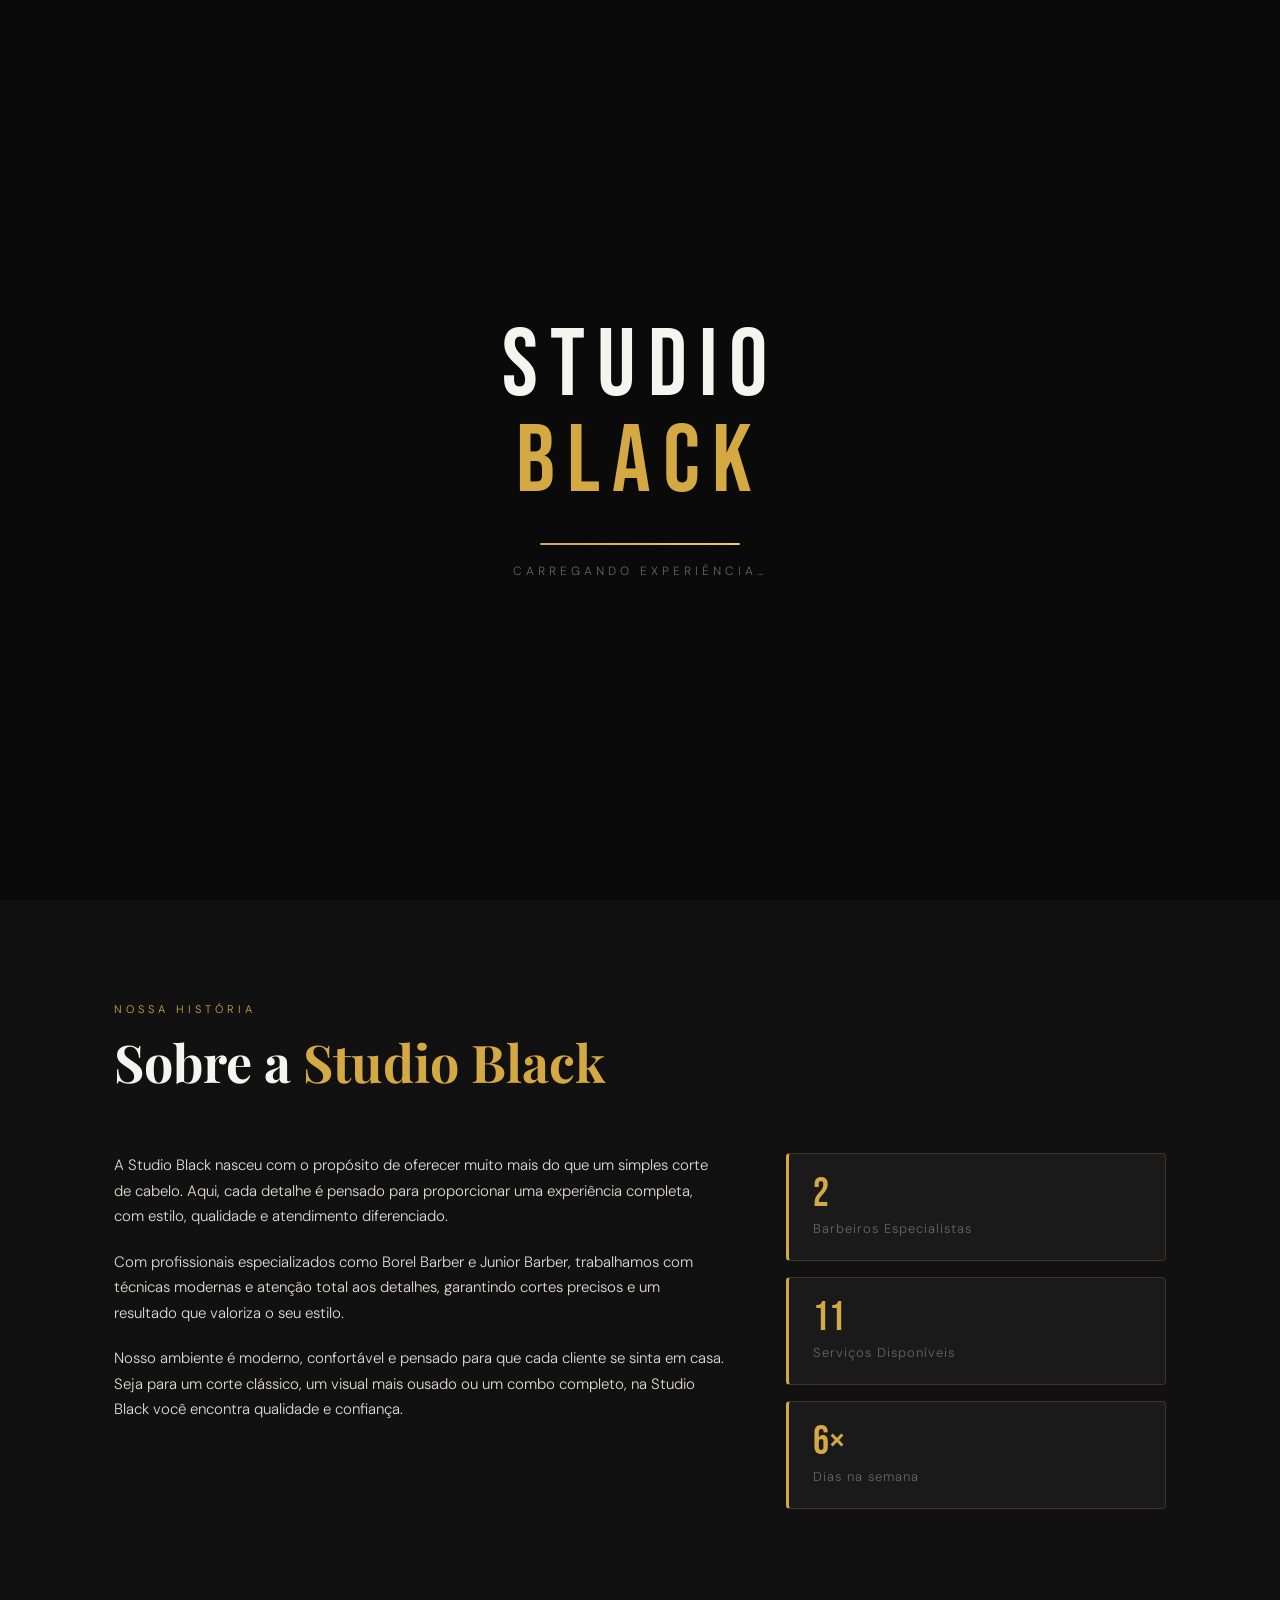
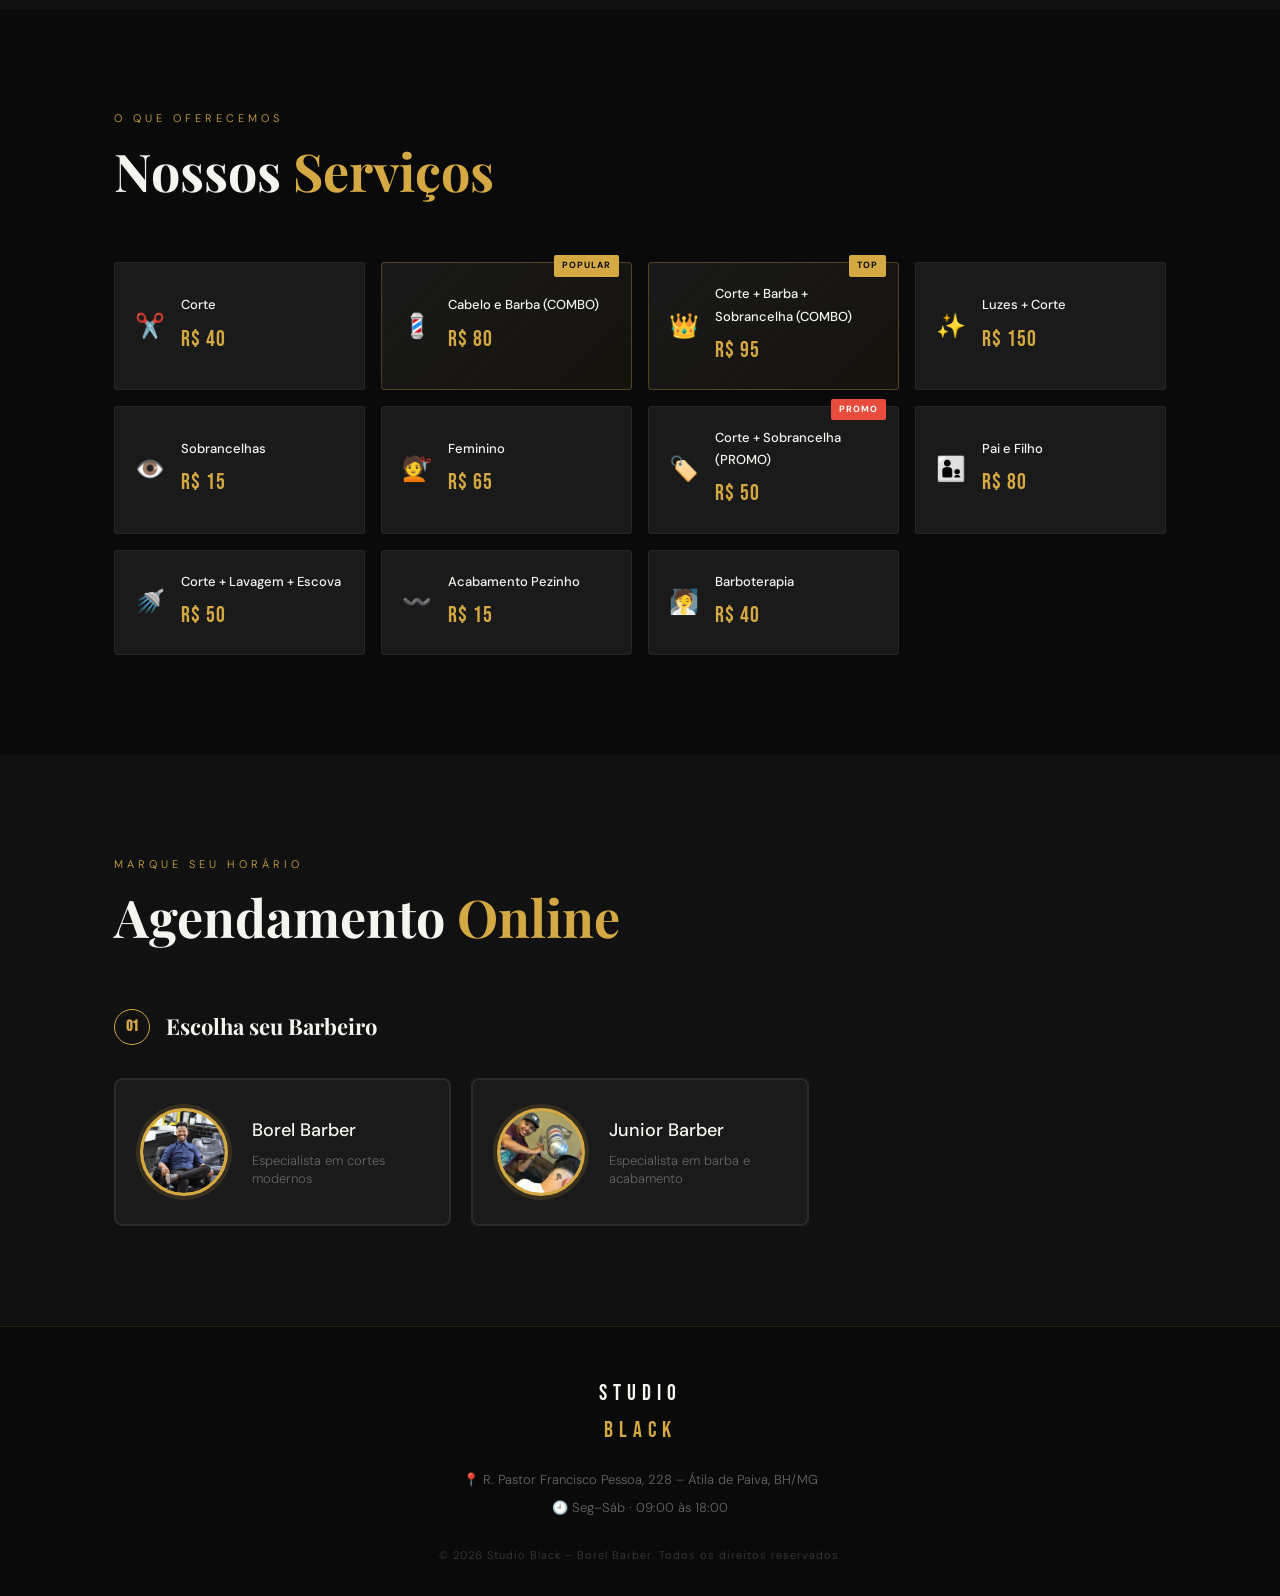
==== index.html @ ed64c7e7 "Resolvendo bugs" ====
<!DOCTYPE html>
<html lang="pt-BR">

<head>
  <meta charset="UTF-8" />
  <meta name="viewport" content="width=device-width, initial-scale=1.0" />
  <title>Studio Black – Borel Barber</title>
  <link rel="preconnect" href="https://fonts.googleapis.com">
  <link rel="preconnect" href="https://fonts.gstatic.com" crossorigin>
  <link
    href="https://fonts.googleapis.com/css2?family=Bebas+Neue&family=Playfair+Display:ital,wght@0,400;0,700;1,400&family=DM+Sans:wght@300;400;500&display=swap"
    rel="stylesheet">
  <link rel="stylesheet" href="style.css" />
</head>

<body>

  <!-- ===== LOADER ===== -->
  <div id="loader">
    <div class="loader-inner">
      <div class="loader-logo">
        <span class="loader-sb">STUDIO</span>
        <span class="loader-black">BLACK</span>
      </div>
      <div class="loader-bar-track">
        <div class="loader-bar"></div>
      </div>
      <p class="loader-tagline">Carregando experiência…</p>
    </div>
  </div>

  <!-- ===== HEADER ===== -->
  <header id="header">
    <div class="header-inner">
      <div class="logo">
        <span class="logo-studio">STUDIO</span>
        <span class="logo-black">BLACK</span>
      </div>
      <nav>
        <a href="#sobre">Sobre</a>
        <a href="#servicos">Serviços</a>
        <a href="#agendar" class="nav-cta">Agendar</a>
      </nav>
    </div>
  </header>

  <!-- ===== HERO ===== -->
  <section id="hero">
    <div class="hero-bg-text">BARBER</div>
    <div class="hero-content">
      <p class="hero-sub reveal">Belo Horizonte · Est. 2024</p>
      <h1 class="hero-title reveal">
        <span>Precisão.</span>
        <span class="gold">Estilo.</span>
        <span>Confiança.</span>
      </h1>
      <p class="hero-desc reveal">Experiência premium em cada detalhe do seu visual.</p>
      <a href="#agendar" class="btn-primary reveal">Agendar Agora</a>
    </div>
    <div class="hero-deco">
      <div class="deco-line"></div>
      <div class="deco-circle"></div>
    </div>
    <div class="hero-address reveal">
      <svg width="14" height="14" viewBox="0 0 24 24" fill="none" stroke="currentColor" stroke-width="2">
        <path d="M21 10c0 7-9 13-9 13s-9-6-9-13a9 9 0 0118 0z" />
        <circle cx="12" cy="10" r="3" />
      </svg>
      R. Pastor Francisco Pessoa, 228 – Átila de Paiva, BH/MG
    </div>
  </section>

  <!-- ===== SOBRE ===== -->
  <section id="sobre">
    <div class="container">
      <div class="section-label">Nossa História</div>
      <h2 class="section-title">Sobre a <span class="gold">Studio Black</span></h2>
      <div class="sobre-grid">
        <div class="sobre-text">
          <p>A Studio Black nasceu com o propósito de oferecer muito mais do que um simples corte de cabelo. Aqui, cada
            detalhe é pensado para proporcionar uma experiência completa, com estilo, qualidade e atendimento
            diferenciado.</p>
          <p>Com profissionais especializados como Borel Barber e Junior Barber, trabalhamos com técnicas modernas e
            atenção total aos detalhes, garantindo cortes precisos e um resultado que valoriza o seu estilo.</p>
          <p>Nosso ambiente é moderno, confortável e pensado para que cada cliente se sinta em casa. Seja para um corte
            clássico, um visual mais ousado ou um combo completo, na Studio Black você encontra qualidade e confiança.
          </p>
        </div>
        <div class="sobre-stats">
          <div class="stat-card">
            <span class="stat-num">2</span>
            <span class="stat-label">Barbeiros Especialistas</span>
          </div>
          <div class="stat-card">
            <span class="stat-num">11</span>
            <span class="stat-label">Serviços Disponíveis</span>
          </div>
          <div class="stat-card">
            <span class="stat-num">6×</span>
            <span class="stat-label">Dias na semana</span>
          </div>
        </div>
      </div>
    </div>
  </section>

  <!-- ===== SERVIÇOS ===== -->
  <section id="servicos">
    <div class="container">
      <div class="section-label">O que oferecemos</div>
      <h2 class="section-title">Nossos <span class="gold">Serviços</span></h2>
      <div class="servicos-grid">
        <div class="servico-card">
          <div class="servico-icon">✂️</div>
          <div class="servico-info">
            <span class="servico-nome">Corte</span>
            <span class="servico-preco">R$ 40</span>
          </div>
        </div>
        <div class="servico-card highlight">
          <div class="servico-icon">💈</div>
          <div class="servico-info">
            <span class="servico-nome">Cabelo e Barba (COMBO)</span>
            <span class="servico-preco">R$ 80</span>
          </div>
          <span class="badge">Popular</span>
        </div>
        <div class="servico-card highlight">
          <div class="servico-icon">👑</div>
          <div class="servico-info">
            <span class="servico-nome">Corte + Barba + Sobrancelha (COMBO)</span>
            <span class="servico-preco">R$ 95</span>
          </div>
          <span class="badge">Top</span>
        </div>
        <div class="servico-card">
          <div class="servico-icon">✨</div>
          <div class="servico-info">
            <span class="servico-nome">Luzes + Corte</span>
            <span class="servico-preco">R$ 150</span>
          </div>
        </div>
        <div class="servico-card">
          <div class="servico-icon">👁️</div>
          <div class="servico-info">
            <span class="servico-nome">Sobrancelhas</span>
            <span class="servico-preco">R$ 15</span>
          </div>
        </div>
        <div class="servico-card">
          <div class="servico-icon">💇</div>
          <div class="servico-info">
            <span class="servico-nome">Feminino</span>
            <span class="servico-preco">R$ 65</span>
          </div>
        </div>
        <div class="servico-card">
          <div class="servico-icon">🏷️</div>
          <div class="servico-info">
            <span class="servico-nome">Corte + Sobrancelha (PROMO)</span>
            <span class="servico-preco">R$ 50</span>
          </div>
          <span class="badge promo">Promo</span>
        </div>
        <div class="servico-card">
          <div class="servico-icon">👨‍👦</div>
          <div class="servico-info">
            <span class="servico-nome">Pai e Filho</span>
            <span class="servico-preco">R$ 80</span>
          </div>
        </div>
        <div class="servico-card">
          <div class="servico-icon">🚿</div>
          <div class="servico-info">
            <span class="servico-nome">Corte + Lavagem + Escova</span>
            <span class="servico-preco">R$ 50</span>
          </div>
        </div>
        <div class="servico-card">
          <div class="servico-icon">〰️</div>
          <div class="servico-info">
            <span class="servico-nome">Acabamento Pezinho</span>
            <span class="servico-preco">R$ 15</span>
          </div>
        </div>
        <div class="servico-card">
          <div class="servico-icon">🧖</div>
          <div class="servico-info">
            <span class="servico-nome">Barboterapia</span>
            <span class="servico-preco">R$ 40</span>
          </div>
        </div>
      </div>
    </div>
  </section>

  <!-- ===== AGENDAMENTO ===== -->
  <section id="agendar">
    <div class="container">
      <div class="section-label">Marque seu horário</div>
      <h2 class="section-title">Agendamento <span class="gold">Online</span></h2>

      <!-- PASSO 1: Escolher Barbeiro -->
      <div id="step1" class="step active">
        <h3 class="step-title"><span class="step-num">01</span> Escolha seu Barbeiro</h3>
        <div class="barbeiros-grid">
          <div class="barbeiro-card" data-barbeiro="Borel Barber" data-tel="553181126249"
            onclick="selecionarBarbeiro(this)">
            <div class="barbeiro-avatar">
              <img src="borel.jpeg" alt="Borel Barber"
                onerror="this.style.display='none';this.parentElement.setAttribute('data-fallback','B')" />
            </div>
            <div class="barbeiro-info">
              <h4>Borel Barber</h4>
              <p>Especialista em cortes modernos</p>
            </div>
            <div class="barbeiro-check">✓</div>
          </div>
          <div class="barbeiro-card" data-barbeiro="Junior Barber" data-tel="553192027328"
            onclick="selecionarBarbeiro(this)">
            <div class="barbeiro-avatar">
              <img src="junior.jpeg" alt="Junior Barber"
                onerror="this.style.display='none';this.parentElement.setAttribute('data-fallback','J')" />
            </div>
            <div class="barbeiro-info">
              <h4>Junior Barber</h4>
              <p>Especialista em barba e acabamento</p>
            </div>
            <div class="barbeiro-check">✓</div>
          </div>
        </div>
      </div>

      <!-- PASSO 2: Escolher Serviço -->
      <div id="step2" class="step">
        <h3 class="step-title"><span class="step-num">02</span> Escolha o Serviço</h3>
        <div class="servicos-lista" id="servicos-lista">
          <!-- gerado via JS -->
        </div>
        <button class="btn-back" onclick="voltarStep(1)">← Voltar</button>
      </div>

      <!-- PASSO 3: Escolher Data -->
      <div id="step3" class="step">
        <h3 class="step-title"><span class="step-num">03</span> Escolha a Data</h3>
        <div class="calendario" id="calendario">
          <!-- gerado via JS -->
        </div>
        <button class="btn-back" onclick="voltarStep(2)">← Voltar</button>
      </div>

      <!-- PASSO 4: Escolher Horário -->
      <div id="step4" class="step">
        <h3 class="step-title"><span class="step-num">04</span> Escolha o Horário</h3>
        <div id="horarios-loading" class="loading-msg" style="display:none">
          <div class="spinner"></div> Verificando horários disponíveis…
        </div>
        <div class="horarios-grid" id="horarios-grid">
          <!-- gerado via JS -->
        </div>
        <button class="btn-back" onclick="voltarStep(3)">← Voltar</button>
      </div>

      <!-- RESUMO -->
      <div id="step-resumo" class="step">
        <h3 class="step-title"><span class="step-num">✓</span> Confirme seu Agendamento</h3>
        <div class="resumo-card">
          <div class="resumo-linha"><span>Barbeiro</span><strong id="r-barbeiro">—</strong></div>
          <div class="resumo-linha"><span>Serviço</span><strong id="r-servico">—</strong></div>
          <div class="resumo-linha"><span>Data</span><strong id="r-data">—</strong></div>
          <div class="resumo-linha"><span>Horário</span><strong id="r-horario">—</strong></div>
        </div>
        <div class="resumo-cliente">
          <h4 class="resumo-cliente-titulo">Seus dados</h4>
          <div class="resumo-campos">
            <div class="resumo-campo-group">
              <label for="r-nome">Seu nome *</label>
              <input type="text" id="r-nome" placeholder="Ex: João Silva" />
            </div>
            <div class="resumo-campo-group">
              <label for="r-telefone">Seu WhatsApp *</label>
              <input type="tel" id="r-telefone" placeholder="Ex: (31) 99999-9999" />
            </div>
          </div>
        </div>
        <div id="resumo-feedback" class="resumo-feedback"></div>
        <div class="resumo-actions">
          <button class="btn-back" onclick="voltarStep(4)">← Voltar</button>
          <button class="btn-primary" id="btn-confirmar" onclick="confirmarAgendamento()">
            Confirmar e ir ao WhatsApp
          </button>
        </div>
      </div>

    </div>
  </section>

  <!-- ===== FOOTER ===== -->
  <footer>
    <div class="container footer-inner">
      <div class="footer-logo">
        <span class="logo-studio">STUDIO</span>
        <span class="logo-black">BLACK</span>
      </div>
      <div class="footer-info">
        <p>📍 R. Pastor Francisco Pessoa, 228 – Átila de Paiva, BH/MG</p>
        <p>🕘 Seg–Sáb · 09:00 às 18:00</p>
      </div>
      <div class="footer-copy">
        © 2026 Studio Black – Borel Barber. Todos os direitos reservados.
      </div>
    </div>
  </footer>


  <script src="script.js"></script>
</body>

</html>
---- style.css ----
/* =============================================
   STUDIO BLACK – style.css
   Tema: Preto / Amarelo-Ouro / Branco
   ============================================= */

/* ── Reset & Base ── */
*,
*::before,
*::after {
  box-sizing: border-box;
  margin: 0;
  padding: 0;
}

:root {
  --black: #0a0a0a;
  --black2: #111111;
  --black3: #1a1a1a;
  --gold: #d4a843;
  --gold-lt: #f0c866;
  --white: #f5f5f0;
  --white2: #e0ddd6;
  --gray: #666;
  --font-display: 'Bebas Neue', sans-serif;
  --font-serif: 'Playfair Display', serif;
  --font-body: 'DM Sans', sans-serif;
  --radius: 4px;
  --transition: .3s ease;
}

html {
  scroll-behavior: smooth;
}

body {
  background: var(--black);
  color: var(--white);
  font-family: var(--font-body);
  font-weight: 300;
  line-height: 1.7;
  overflow-x: hidden;
}

.container {
  max-width: 1100px;
  margin: 0 auto;
  padding: 0 24px;
}

.gold {
  color: var(--gold);
}

/* ── LOADER ── */
#loader {
  position: fixed;
  inset: 0;
  background: var(--black);
  display: flex;
  align-items: center;
  justify-content: center;
  z-index: 9999;
  transition: opacity .6s ease, visibility .6s ease;
}

#loader.hidden {
  opacity: 0;
  visibility: hidden;
  pointer-events: none;
}

.loader-inner {
  text-align: center;
}

.loader-logo {
  display: flex;
  flex-direction: column;
  align-items: center;
  gap: 0;
  margin-bottom: 32px;
  animation: logoReveal 1s cubic-bezier(.22, 1, .36, 1) both;
}

.loader-sb {
  font-family: var(--font-display);
  font-size: clamp(52px, 10vw, 96px);
  color: var(--white);
  letter-spacing: 12px;
  line-height: 1;
}

.loader-black {
  font-family: var(--font-display);
  font-size: clamp(52px, 10vw, 96px);
  color: var(--gold);
  letter-spacing: 12px;
  line-height: 1;
}

.loader-bar-track {
  width: 200px;
  height: 2px;
  background: var(--black3);
  border-radius: 2px;
  overflow: hidden;
  margin: 0 auto 16px;
}

.loader-bar {
  height: 100%;
  background: linear-gradient(90deg, var(--gold), var(--gold-lt));
  animation: barFill 1.6s ease-out forwards;
  width: 0%;
}

.loader-tagline {
  font-family: var(--font-body);
  font-size: 12px;
  letter-spacing: 4px;
  text-transform: uppercase;
  color: var(--gray);
  animation: fadeIn .8s ease 1s both;
}

@keyframes logoReveal {
  from {
    opacity: 0;
    transform: translateY(24px);
  }

  to {
    opacity: 1;
    transform: translateY(0);
  }
}

@keyframes barFill {
  to {
    width: 100%;
  }
}

@keyframes fadeIn {
  from {
    opacity: 0;
  }

  to {
    opacity: 1;
  }
}

/* ── HEADER ── */
#header {
  position: fixed;
  top: 0;
  left: 0;
  right: 0;
  z-index: 100;
  padding: 18px 0;
  background: rgba(10, 10, 10, .85);
  backdrop-filter: blur(12px);
  border-bottom: 1px solid rgba(212, 168, 67, .15);
  transition: padding var(--transition);
}

#header.scrolled {
  padding: 12px 0;
}

.header-inner {
  max-width: 1100px;
  margin: 0 auto;
  padding: 0 24px;
  display: flex;
  align-items: center;
  justify-content: space-between;
}

.logo {
  display: flex;
  flex-direction: column;
  line-height: 1;
}

.logo-studio {
  font-family: var(--font-display);
  font-size: 20px;
  color: var(--white);
  letter-spacing: 6px;
}

.logo-black {
  font-family: var(--font-display);
  font-size: 20px;
  color: var(--gold);
  letter-spacing: 6px;
}

nav {
  display: flex;
  align-items: center;
  gap: 32px;
}

nav a {
  color: var(--white2);
  text-decoration: none;
  font-size: 13px;
  letter-spacing: 2px;
  text-transform: uppercase;
  transition: color var(--transition);
}

nav a:hover {
  color: var(--gold);
}

nav a.nav-cta {
  background: var(--gold);
  color: var(--black);
  padding: 8px 20px;
  font-weight: 500;
  letter-spacing: 1px;
  border-radius: var(--radius);
  transition: background var(--transition), transform var(--transition);
}

nav a.nav-cta:hover {
  background: var(--gold-lt);
  transform: translateY(-1px);
}

/* ── HERO ── */
#hero {
  min-height: 100vh;
  display: flex;
  align-items: center;
  justify-content: center;
  position: relative;
  overflow: hidden;
  padding: 100px 24px 60px;
}

.hero-bg-text {
  position: absolute;
  font-family: var(--font-display);
  font-size: clamp(120px, 22vw, 280px);
  color: rgba(212, 168, 67, .04);
  letter-spacing: 20px;
  user-select: none;
  top: 50%;
  transform: translateY(-50%);
  white-space: nowrap;
  pointer-events: none;
}

.hero-content {
  position: relative;
  z-index: 2;
  text-align: center;
  max-width: 700px;
}

.hero-sub {
  font-size: 12px;
  letter-spacing: 5px;
  text-transform: uppercase;
  color: var(--gold);
  margin-bottom: 16px;
}

.hero-title {
  font-family: var(--font-display);
  font-size: clamp(56px, 10vw, 110px);
  line-height: .95;
  display: flex;
  flex-direction: column;
  margin-bottom: 24px;
}

.hero-title span {
  display: block;
}

.hero-desc {
  font-size: 16px;
  color: var(--white2);
  margin-bottom: 40px;
}

.btn-primary {
  display: inline-block;
  background: var(--gold);
  color: var(--black);
  font-family: var(--font-body);
  font-weight: 500;
  font-size: 14px;
  letter-spacing: 2px;
  text-transform: uppercase;
  text-decoration: none;
  padding: 16px 40px;
  border: none;
  cursor: pointer;
  border-radius: var(--radius);
  transition: background var(--transition), transform var(--transition), box-shadow var(--transition);
}

.btn-primary:hover {
  background: var(--gold-lt);
  transform: translateY(-2px);
  box-shadow: 0 8px 24px rgba(212, 168, 67, .3);
}

.hero-deco {
  position: absolute;
  inset: 0;
  pointer-events: none;
  z-index: 1;
}

.deco-line {
  position: absolute;
  right: 8%;
  top: 20%;
  width: 1px;
  height: 180px;
  background: linear-gradient(to bottom, transparent, var(--gold), transparent);
  opacity: .4;
}

.deco-circle {
  position: absolute;
  right: calc(8% - 24px);
  top: calc(20% + 160px);
  width: 48px;
  height: 48px;
  border: 1px solid rgba(212, 168, 67, .3);
  border-radius: 50%;
}

.hero-address {
  position: absolute;
  bottom: 32px;
  left: 50%;
  transform: translateX(-50%);
  font-size: 12px;
  letter-spacing: 1px;
  color: var(--gray);
  display: flex;
  align-items: center;
  gap: 6px;
  white-space: nowrap;
  z-index: 2;
}

/* ── REVEAL ANIMATION ── */
.reveal {
  opacity: 0;
  transform: translateY(20px);
  transition: opacity .7s ease, transform .7s ease;
}

.reveal.visible {
  opacity: 1;
  transform: translateY(0);
}

/* ── SECTIONS ── */
section {
  padding: 100px 0;
}

.section-label {
  font-size: 11px;
  letter-spacing: 4px;
  text-transform: uppercase;
  color: var(--gold);
  margin-bottom: 12px;
}

.section-title {
  font-family: var(--font-serif);
  font-size: clamp(32px, 5vw, 52px);
  font-weight: 700;
  margin-bottom: 60px;
  line-height: 1.2;
}

/* ── SOBRE ── */
#sobre {
  background: var(--black2);
}

.sobre-grid {
  display: grid;
  grid-template-columns: 1fr 380px;
  gap: 60px;
  align-items: start;
}

.sobre-text p {
  color: var(--white2);
  margin-bottom: 20px;
  font-size: 15px;
}

.sobre-stats {
  display: flex;
  flex-direction: column;
  gap: 16px;
}

.stat-card {
  background: var(--black3);
  border: 1px solid rgba(212, 168, 67, .2);
  border-left: 3px solid var(--gold);
  padding: 20px 24px;
  display: flex;
  flex-direction: column;
  gap: 4px;
  border-radius: var(--radius);
  transition: border-color var(--transition), transform var(--transition);
}

.stat-card:hover {
  border-color: var(--gold);
  transform: translateX(4px);
}

.stat-num {
  font-family: var(--font-display);
  font-size: 40px;
  color: var(--gold);
  line-height: 1;
}

.stat-label {
  font-size: 13px;
  color: var(--gray);
  letter-spacing: 1px;
}

/* ── SERVIÇOS (vitrine) ── */
#servicos {
  background: var(--black);
}

.servicos-grid {
  display: grid;
  grid-template-columns: repeat(auto-fill, minmax(240px, 1fr));
  gap: 16px;
}

.servico-card {
  background: var(--black3);
  border: 1px solid rgba(255, 255, 255, .06);
  border-radius: var(--radius);
  padding: 20px;
  display: flex;
  align-items: center;
  gap: 16px;
  position: relative;
  transition: border-color var(--transition), transform var(--transition), box-shadow var(--transition);
}

.servico-card:hover {
  border-color: rgba(212, 168, 67, .4);
  transform: translateY(-2px);
  box-shadow: 0 8px 24px rgba(0, 0, 0, .3);
}

.servico-card.highlight {
  border-color: rgba(212, 168, 67, .3);
  background: linear-gradient(135deg, var(--black3), rgba(212, 168, 67, .06));
}

.servico-icon {
  font-size: 24px;
}

.servico-info {
  display: flex;
  flex-direction: column;
  gap: 4px;
}

.servico-nome {
  font-size: 13px;
  font-weight: 500;
  color: var(--white);
}

.servico-preco {
  font-family: var(--font-display);
  font-size: 22px;
  color: var(--gold);
  letter-spacing: 1px;
}

.badge {
  position: absolute;
  top: -8px;
  right: 12px;
  background: var(--gold);
  color: var(--black);
  font-size: 9px;
  font-weight: 700;
  letter-spacing: 1px;
  text-transform: uppercase;
  padding: 3px 8px;
  border-radius: 2px;
}

.badge.promo {
  background: #e74c3c;
  color: #fff;
}

/* ── AGENDAMENTO ── */
#agendar {
  background: var(--black2);
}

/* Steps */
.step {
  display: none;
  animation: stepIn .4s ease both;
}

.step.active {
  display: block;
}

@keyframes stepIn {
  from {
    opacity: 0;
    transform: translateY(16px);
  }

  to {
    opacity: 1;
    transform: translateY(0);
  }
}

.step-title {
  font-family: var(--font-serif);
  font-size: 22px;
  margin-bottom: 32px;
  display: flex;
  align-items: center;
  gap: 16px;
  color: var(--white);
}

.step-num {
  display: inline-flex;
  align-items: center;
  justify-content: center;
  width: 36px;
  height: 36px;
  border: 1px solid var(--gold);
  border-radius: 50%;
  font-family: var(--font-display);
  font-size: 16px;
  color: var(--gold);
  flex-shrink: 0;
}

/* Barbeiros */
.barbeiros-grid {
  display: grid;
  grid-template-columns: repeat(auto-fill, minmax(280px, 1fr));
  gap: 20px;
}

.barbeiro-card {
  background: var(--black3);
  border: 2px solid rgba(255, 255, 255, .07);
  border-radius: 8px;
  padding: 28px 24px;
  cursor: pointer;
  display: flex;
  align-items: center;
  gap: 24px;
  position: relative;
  transition: border-color var(--transition), transform var(--transition), box-shadow var(--transition);
  min-height: 120px;
}

.barbeiro-card:hover {
  border-color: var(--gold);
  transform: translateY(-3px);
  box-shadow: 0 12px 32px rgba(0, 0, 0, .4);
}

.barbeiro-card.selected {
  border-color: var(--gold);
  background: linear-gradient(135deg, var(--black3), rgba(212, 168, 67, .08));
}

.barbeiro-avatar {
  width: 88px;
  height: 88px;
  background: var(--gold);
  color: var(--black);
  font-family: var(--font-display);
  font-size: 36px;
  border-radius: 50%;
  display: flex;
  align-items: center;
  justify-content: center;
  flex-shrink: 0;
  overflow: hidden;
  border: 3px solid var(--gold);
  box-shadow: 0 0 0 4px rgba(212, 168, 67, .15);
}

.barbeiro-avatar img {
  width: 100%;
  height: 100%;
  object-fit: cover;
  object-position: center top;
  border-radius: 50%;
  display: block;
}

/* Fallback: mostra letra se imagem falhar */
.barbeiro-avatar[data-fallback]::after {
  content: attr(data-fallback);
  font-family: var(--font-display);
  font-size: 36px;
  color: var(--black);
}

.barbeiro-info {
  flex: 1;
  min-width: 0;
}

.barbeiro-info h4 {
  font-size: 18px;
  font-weight: 500;
  margin-bottom: 6px;
  white-space: nowrap;
}

.barbeiro-info p {
  font-size: 13px;
  color: var(--gray);
  line-height: 1.4;
}

.barbeiro-check {
  position: absolute;
  top: 12px;
  right: 14px;
  width: 24px;
  height: 24px;
  background: var(--gold);
  color: var(--black);
  border-radius: 50%;
  display: flex;
  align-items: center;
  justify-content: center;
  font-size: 13px;
  font-weight: 700;
  opacity: 0;
  transition: opacity var(--transition);
}

.barbeiro-card.selected .barbeiro-check {
  opacity: 1;
}

/* Serviços lista */
.servicos-lista {
  display: grid;
  grid-template-columns: repeat(auto-fill, minmax(240px, 1fr));
  gap: 12px;
  margin-bottom: 28px;
}

.servico-item {
  background: var(--black3);
  border: 2px solid rgba(255, 255, 255, .07);
  border-radius: var(--radius);
  padding: 16px 20px;
  cursor: pointer;
  display: flex;
  justify-content: space-between;
  align-items: center;
  transition: border-color var(--transition), transform var(--transition);
}

.servico-item:hover {
  border-color: var(--gold);
  transform: translateY(-1px);
}

.servico-item.selected {
  border-color: var(--gold);
  background: rgba(212, 168, 67, .08);
}

.servico-item-nome {
  font-size: 14px;
  font-weight: 400;
}

.servico-item-preco {
  font-family: var(--font-display);
  font-size: 18px;
  color: var(--gold);
}

/* Calendário */
.calendario {
  display: flex;
  gap: 12px;
  flex-wrap: wrap;
  margin-bottom: 28px;
}

.dia-card {
  background: var(--black3);
  border: 2px solid rgba(255, 255, 255, .07);
  border-radius: var(--radius);
  padding: 14px 20px;
  cursor: pointer;
  text-align: center;
  min-width: 90px;
  transition: border-color var(--transition), transform var(--transition);
}

.dia-card:hover:not(.domingo) {
  border-color: var(--gold);
  transform: translateY(-2px);
}

.dia-card.selected {
  border-color: var(--gold);
  background: rgba(212, 168, 67, .08);
}

.dia-card.domingo {
  opacity: .35;
  cursor: not-allowed;
}

.dia-num {
  font-family: var(--font-display);
  font-size: 28px;
  color: var(--white);
  line-height: 1;
}

.dia-nome {
  font-size: 11px;
  letter-spacing: 1px;
  text-transform: uppercase;
  color: var(--gray);
  margin-top: 4px;
}

.dia-card.domingo .dia-nome {
  color: #e74c3c;
}

/* Horários */
.horarios-grid {
  display: flex;
  flex-wrap: wrap;
  gap: 12px;
  margin-bottom: 28px;
}

.horario-btn {
  background: var(--black3);
  border: 2px solid rgba(255, 255, 255, .07);
  color: var(--white);
  font-family: var(--font-body);
  font-size: 14px;
  padding: 10px 20px;
  border-radius: var(--radius);
  cursor: pointer;
  transition: border-color var(--transition), background var(--transition), transform var(--transition);
}

.horario-btn:hover:not(:disabled) {
  border-color: var(--gold);
  transform: translateY(-1px);
}

.horario-btn.selected {
  border-color: var(--gold);
  background: rgba(212, 168, 67, .12);
  color: var(--gold);
}

.horario-btn:disabled {
  opacity: .3;
  cursor: not-allowed;
  text-decoration: line-through;
}

/* Loading */
.loading-msg {
  display: flex;
  align-items: center;
  gap: 12px;
  color: var(--gray);
  font-size: 14px;
  margin-bottom: 20px;
}

.spinner {
  width: 18px;
  height: 18px;
  border: 2px solid rgba(212, 168, 67, .3);
  border-top-color: var(--gold);
  border-radius: 50%;
  animation: spin .8s linear infinite;
}

@keyframes spin {
  to {
    transform: rotate(360deg);
  }
}

/* Resumo */
.resumo-card {
  background: var(--black3);
  border: 1px solid rgba(212, 168, 67, .25);
  border-radius: var(--radius);
  padding: 28px;
  margin-bottom: 28px;
}

.resumo-linha {
  display: flex;
  justify-content: space-between;
  align-items: center;
  padding: 12px 0;
  border-bottom: 1px solid rgba(255, 255, 255, .05);
  font-size: 15px;
}

.resumo-linha:last-child {
  border-bottom: none;
}

.resumo-linha span {
  color: var(--gray);
  font-size: 13px;
}

.resumo-linha strong {
  color: var(--white);
}

.resumo-feedback {
  margin-bottom: 20px;
  padding: 14px 20px;
  border-radius: var(--radius);
  font-size: 14px;
  display: none;
}

.resumo-feedback.error {
  background: rgba(231, 76, 60, .15);
  border: 1px solid rgba(231, 76, 60, .4);
  color: #e74c3c;
  display: block;
}

.resumo-feedback.success {
  background: rgba(39, 174, 96, .15);
  border: 1px solid rgba(39, 174, 96, .4);
  color: #27ae60;
  display: block;
}

.resumo-actions {
  display: flex;
  gap: 16px;
  align-items: center;
  flex-wrap: wrap;
}

/* Back btn */
.btn-back {
  background: transparent;
  border: 1px solid rgba(255, 255, 255, .15);
  color: var(--white2);
  font-family: var(--font-body);
  font-size: 13px;
  letter-spacing: 1px;
  padding: 10px 20px;
  border-radius: var(--radius);
  cursor: pointer;
  transition: border-color var(--transition), color var(--transition);
}

.btn-back:hover {
  border-color: var(--gold);
  color: var(--gold);
}

/* ── FOOTER ── */
footer {
  background: var(--black);
  border-top: 1px solid rgba(212, 168, 67, .15);
  padding: 48px 0 32px;
}

.footer-inner {
  display: flex;
  flex-direction: column;
  align-items: center;
  gap: 20px;
  text-align: center;
}

.footer-logo {
  display: flex;
  flex-direction: column;
  gap: 0;
}

.footer-logo .logo-studio,
.footer-logo .logo-black {
  font-family: var(--font-display);
  letter-spacing: 6px;
}

.footer-logo .logo-studio {
  font-size: 22px;
  color: var(--white);
}

.footer-logo .logo-black {
  font-size: 22px;
  color: var(--gold);
}

.footer-info p {
  font-size: 13px;
  color: var(--gray);
  margin-bottom: 6px;
}

.footer-copy {
  font-size: 11px;
  color: rgba(255, 255, 255, .2);
  letter-spacing: 1px;
}

/* ── RESPONSIVE ── */
@media (max-width: 768px) {
  nav {
    gap: 16px;
  }

  nav a:not(.nav-cta) {
    display: none;
  }

  .sobre-grid {
    grid-template-columns: 1fr;
  }

  .servicos-grid {
    grid-template-columns: 1fr;
  }

  .barbeiros-grid {
    grid-template-columns: 1fr;
  }

  .hero-title {
    font-size: clamp(48px, 14vw, 80px);
  }

  .hero-address {
    display: none;
  }
}

@media (max-width: 480px) {
  .calendario {
    gap: 8px;
  }

  .dia-card {
    min-width: 72px;
    padding: 10px 12px;
  }

  .resumo-actions {
    flex-direction: column;
  }

  .btn-primary {
    width: 100%;
    text-align: center;
  }
}


/* ── Resumo – campos nome e telefone ── */
.resumo-cliente {
  background: var(--black3);
  border: 1px solid rgba(212, 168, 67, .2);
  border-radius: var(--radius);
  padding: 24px;
  margin-bottom: 28px;
}

.resumo-cliente-titulo {
  font-size: 13px;
  letter-spacing: 2px;
  text-transform: uppercase;
  color: var(--gold);
  margin-bottom: 16px;
}

.resumo-campos {
  display: grid;
  grid-template-columns: 1fr 1fr;
  gap: 16px;
}

.resumo-campo-group {
  display: flex;
  flex-direction: column;
  gap: 6px;
}

.resumo-campo-group label {
  font-size: 11px;
  letter-spacing: 1px;
  text-transform: uppercase;
  color: var(--gray);
}

.resumo-campo-group input {
  background: var(--black2);
  border: 1px solid rgba(255, 255, 255, .1);
  color: var(--white);
  font-family: var(--font-body);
  font-size: 14px;
  padding: 12px 14px;
  border-radius: var(--radius);
  outline: none;
  transition: border-color var(--transition);
}

.resumo-campo-group input:focus {
  border-color: var(--gold);
}

.resumo-campo-group input::placeholder {
  color: rgba(255, 255, 255, .25);
}

@media (max-width: 480px) {
  .resumo-campos {
    grid-template-columns: 1fr;
  }
}
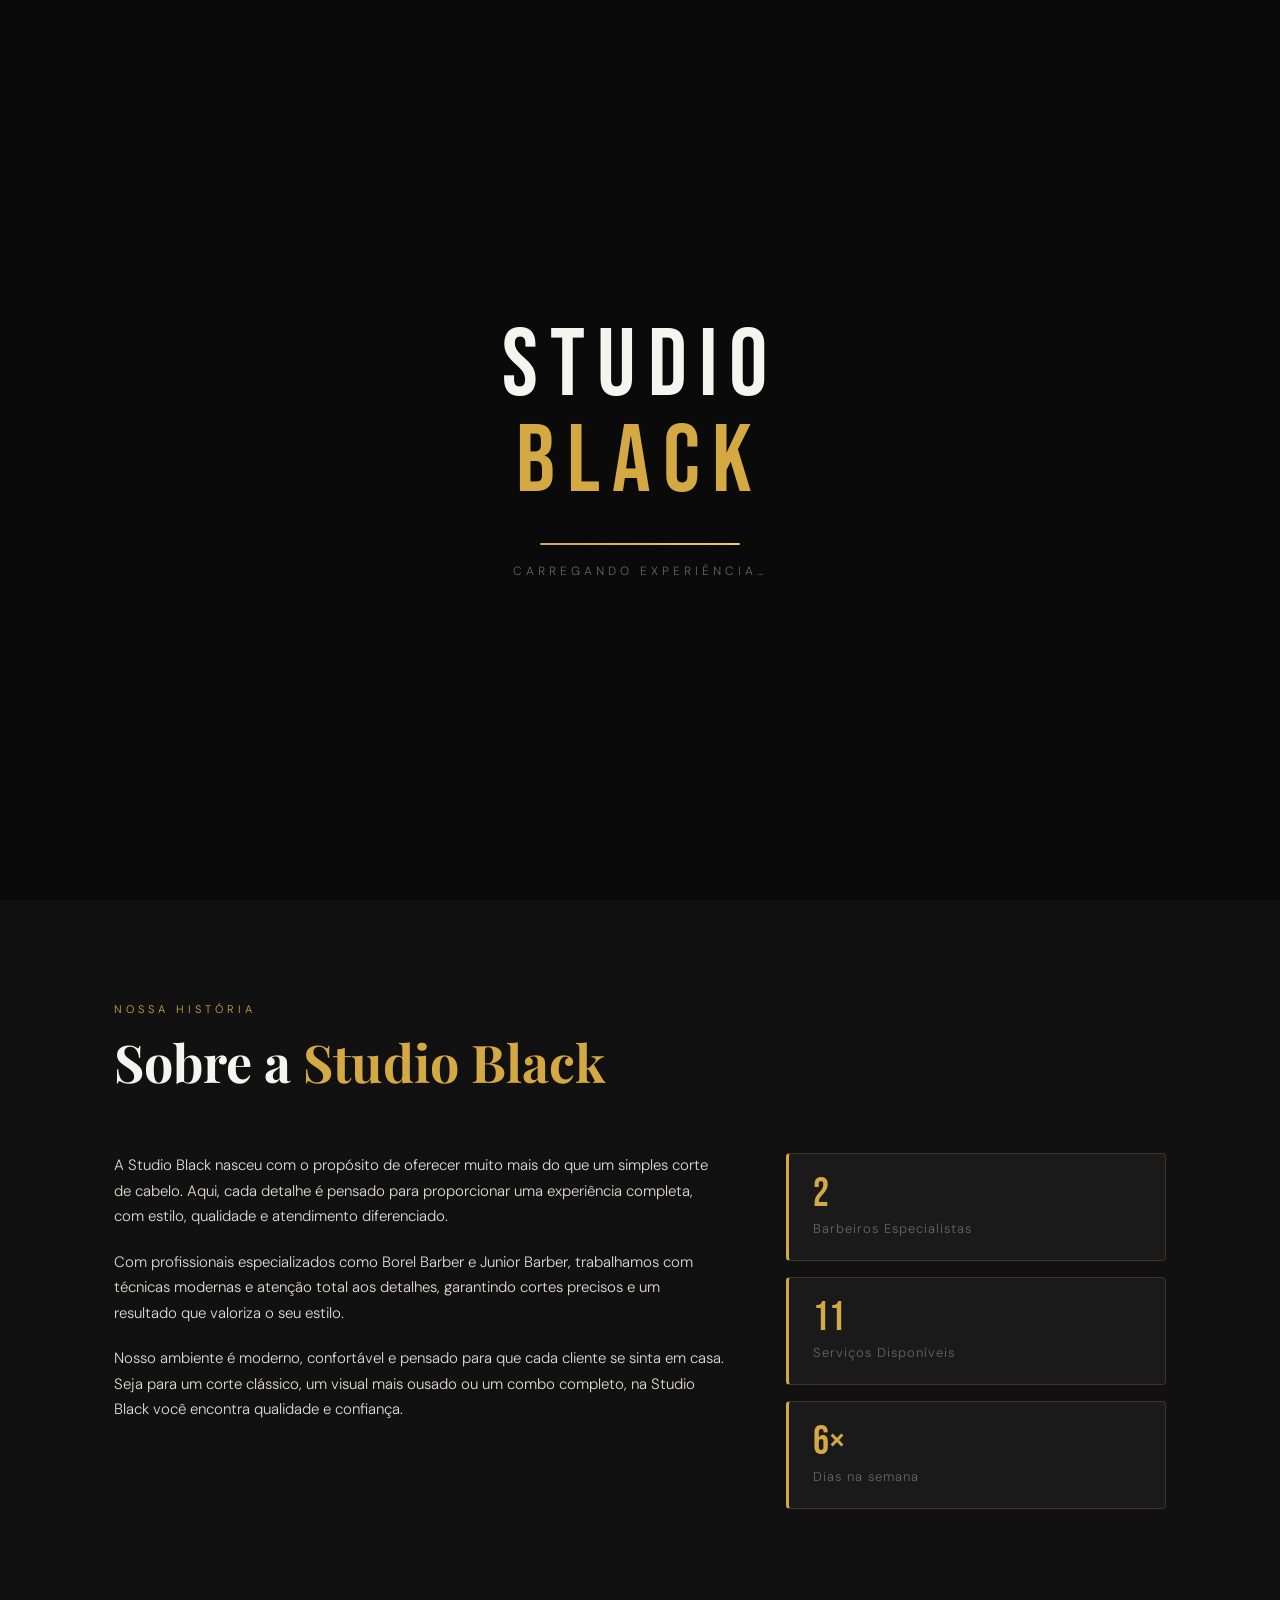
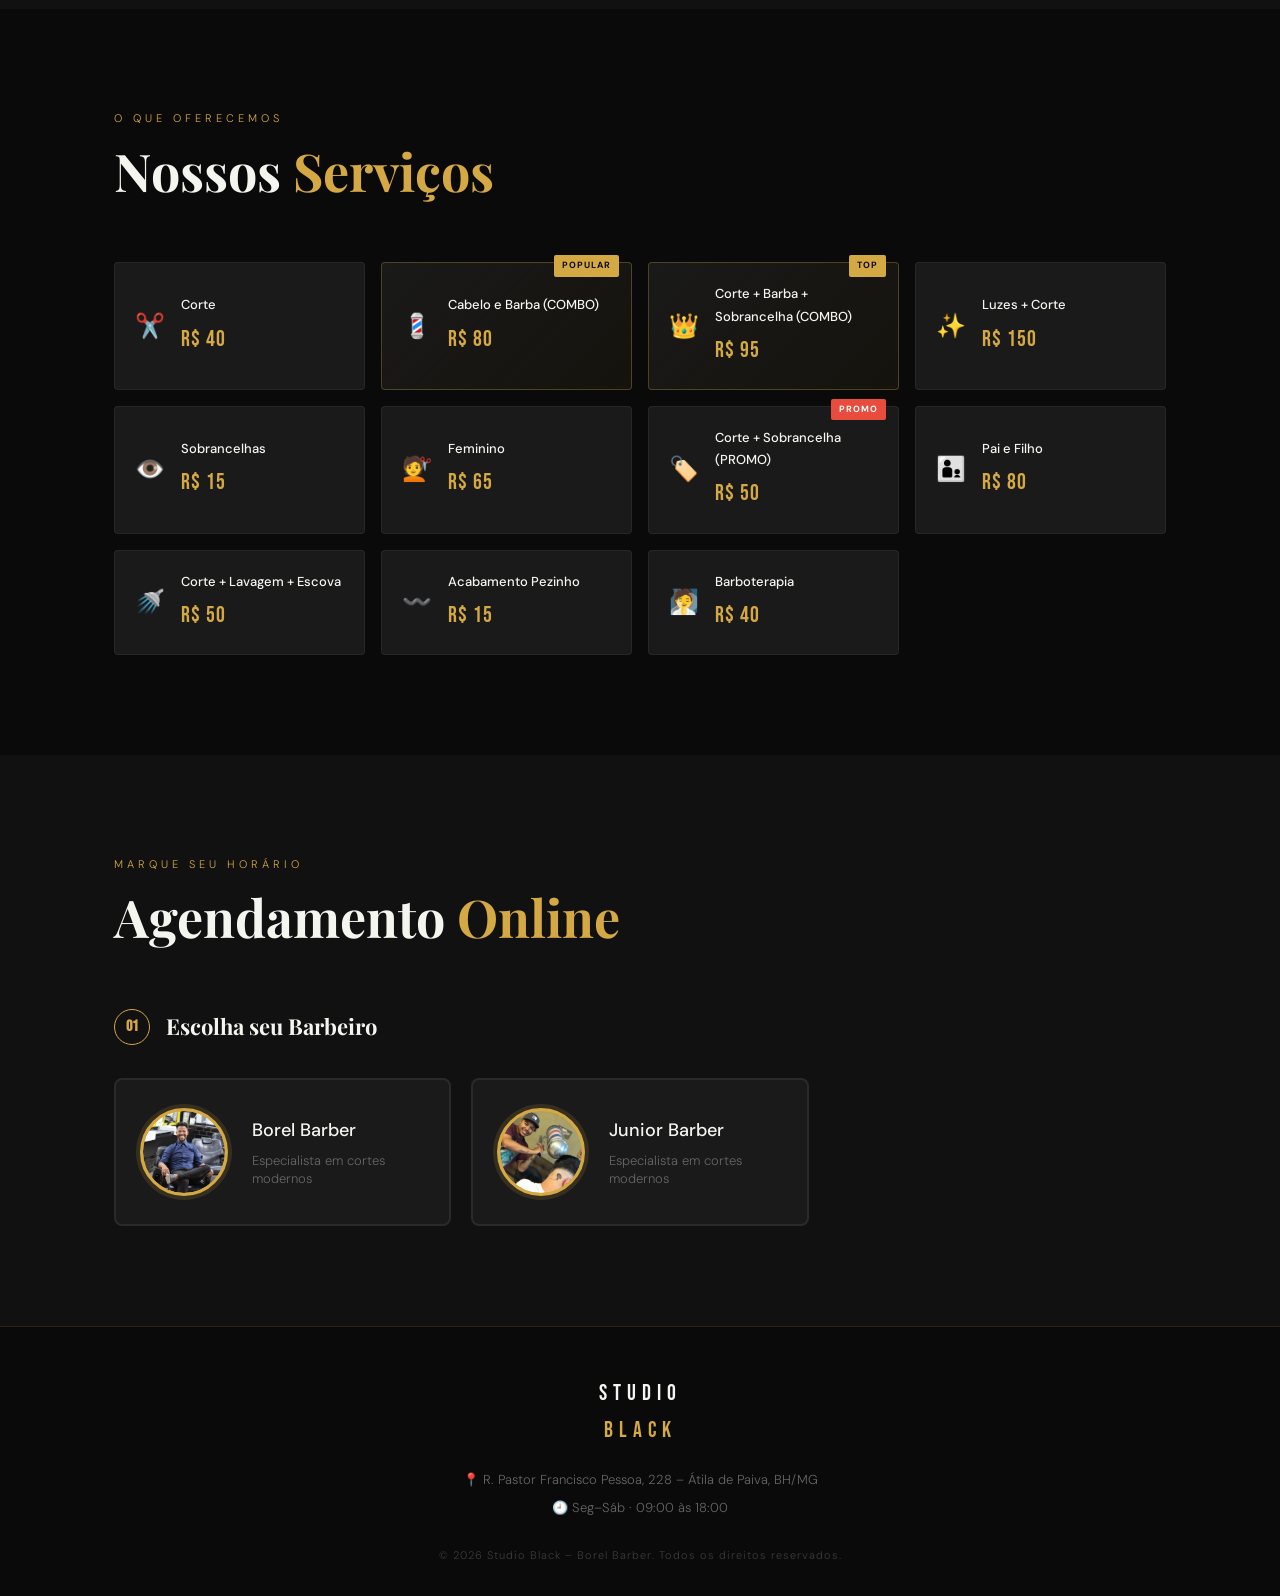
==== commit c89ebdc0: "Update index.html" ====
--- a/index.html
+++ b/index.html
@@ -48,7 +48,7 @@
   <section id="hero">
     <div class="hero-bg-text">BARBER</div>
     <div class="hero-content">
-      <p class="hero-sub reveal">Belo Horizonte · Est. 2024</p>
+      <p class="hero-sub reveal">Belo Horizonte · Est. 2026</p>
       <h1 class="hero-title reveal">
         <span>Precisão.</span>
         <span class="gold">Estilo.</span>
@@ -224,7 +224,7 @@
             </div>
             <div class="barbeiro-info">
               <h4>Junior Barber</h4>
-              <p>Especialista em barba e acabamento</p>
+              <p>Especialista em cortes modernos</p>
             </div>
             <div class="barbeiro-check">✓</div>
           </div>
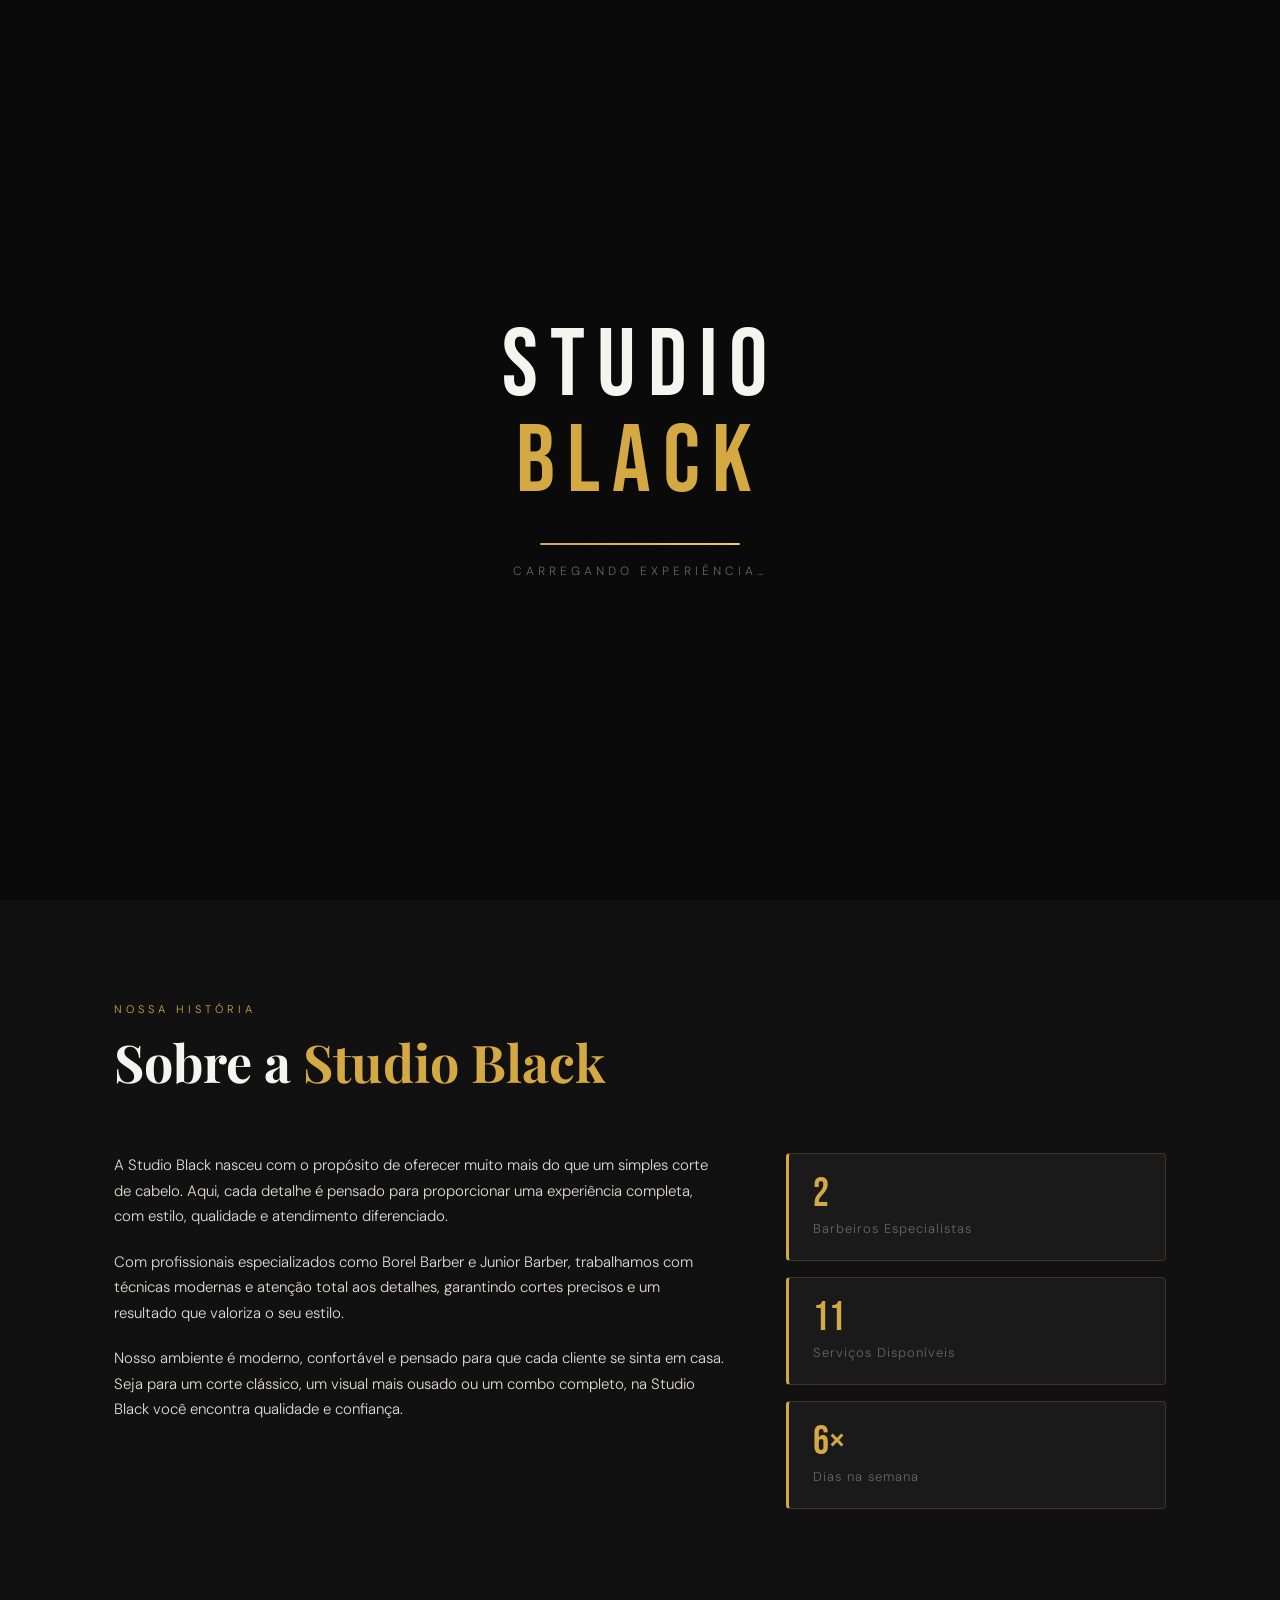
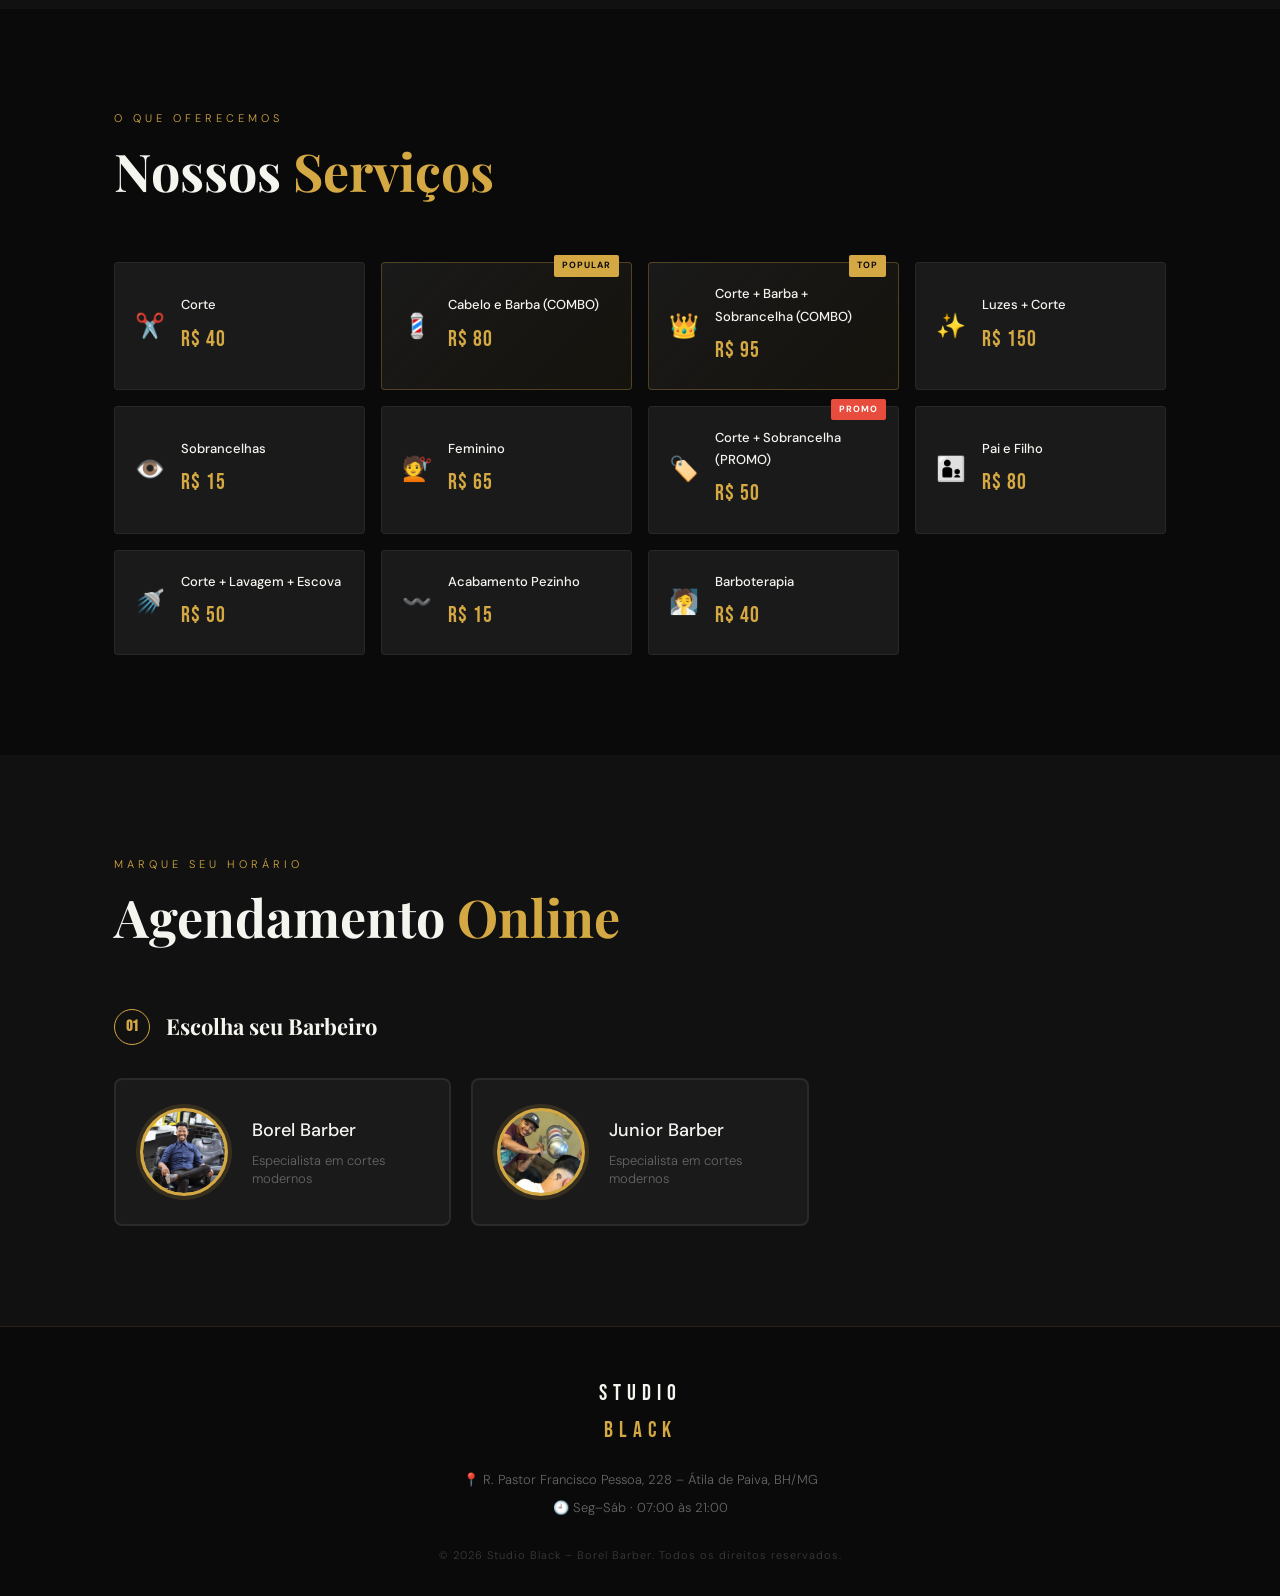
==== commit 7ea1ffb7: "Atualizando Horarios" ====
--- a/index.html
+++ b/index.html
@@ -304,7 +304,7 @@
       </div>
       <div class="footer-info">
         <p>📍 R. Pastor Francisco Pessoa, 228 – Átila de Paiva, BH/MG</p>
-        <p>🕘 Seg–Sáb · 09:00 às 18:00</p>
+        <p>🕘 Seg–Sáb · 07:00 às 21:00</p>
       </div>
       <div class="footer-copy">
         © 2026 Studio Black – Borel Barber. Todos os direitos reservados.
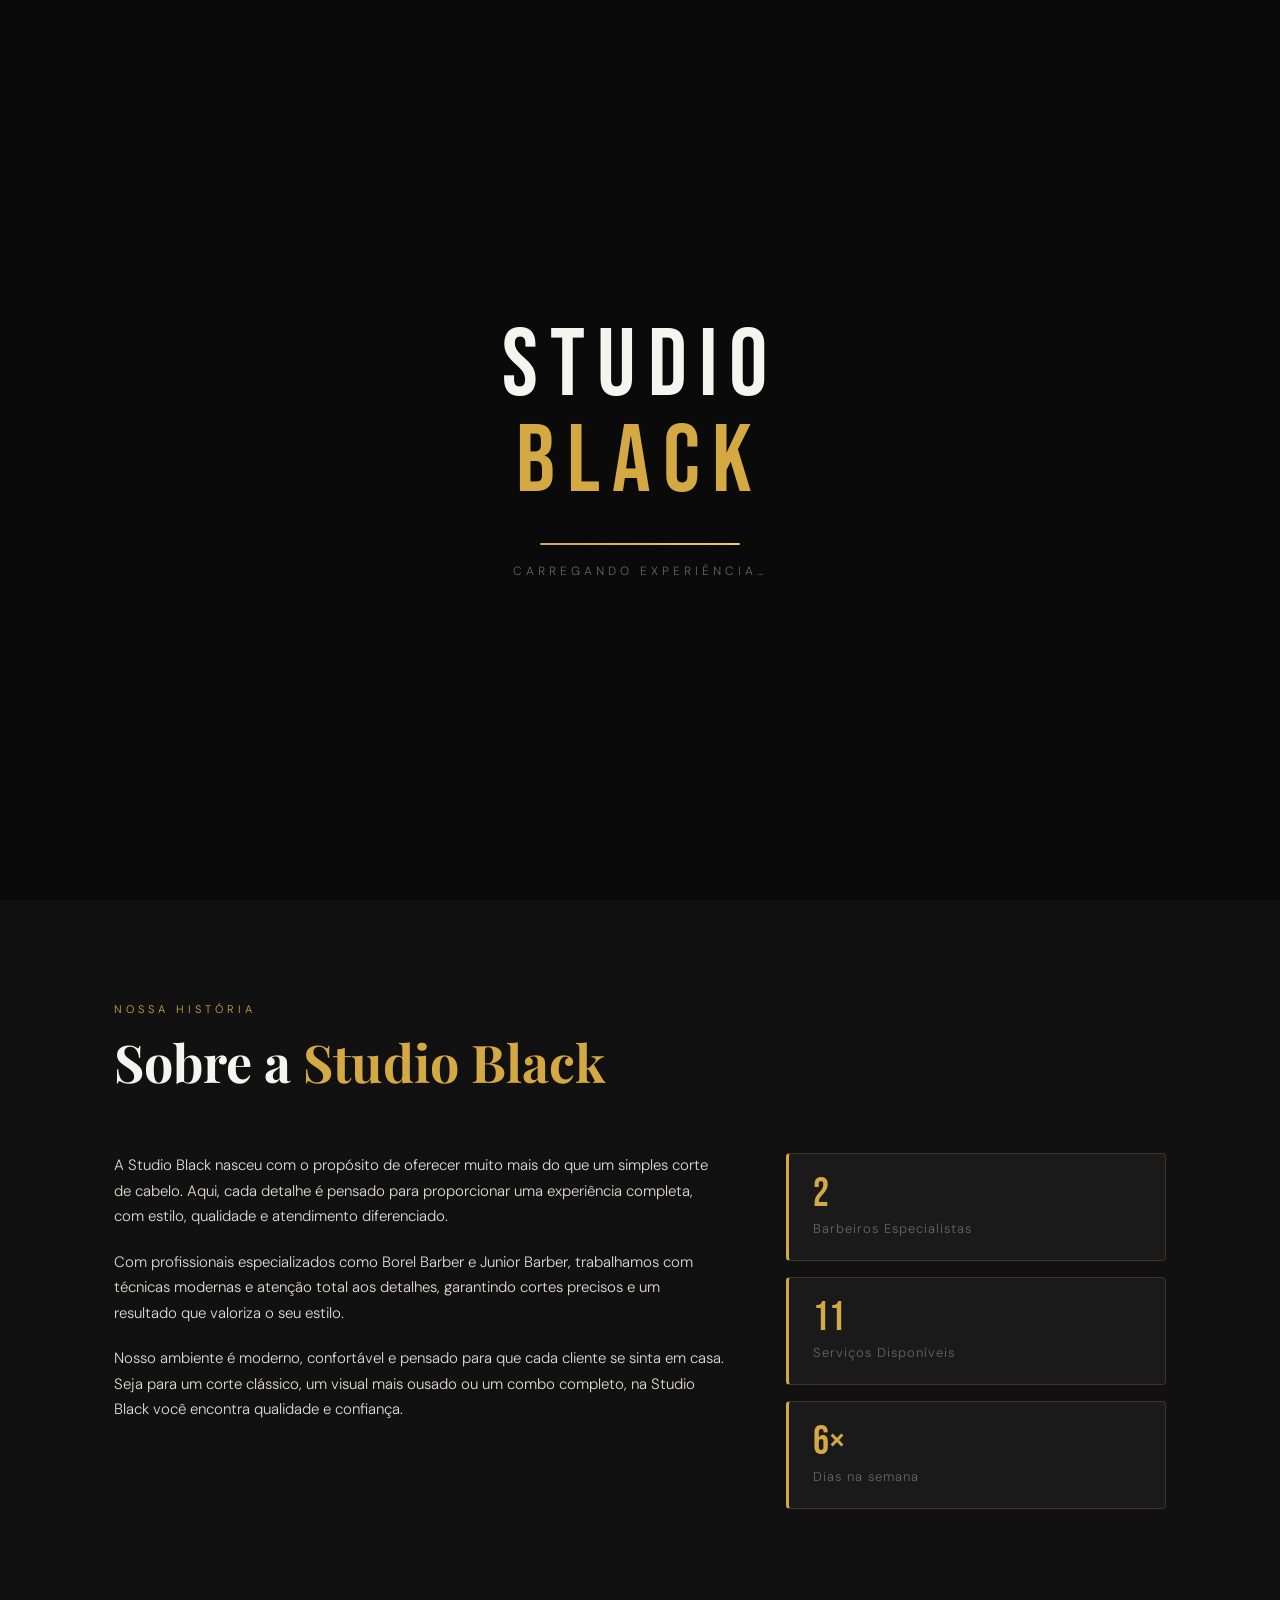
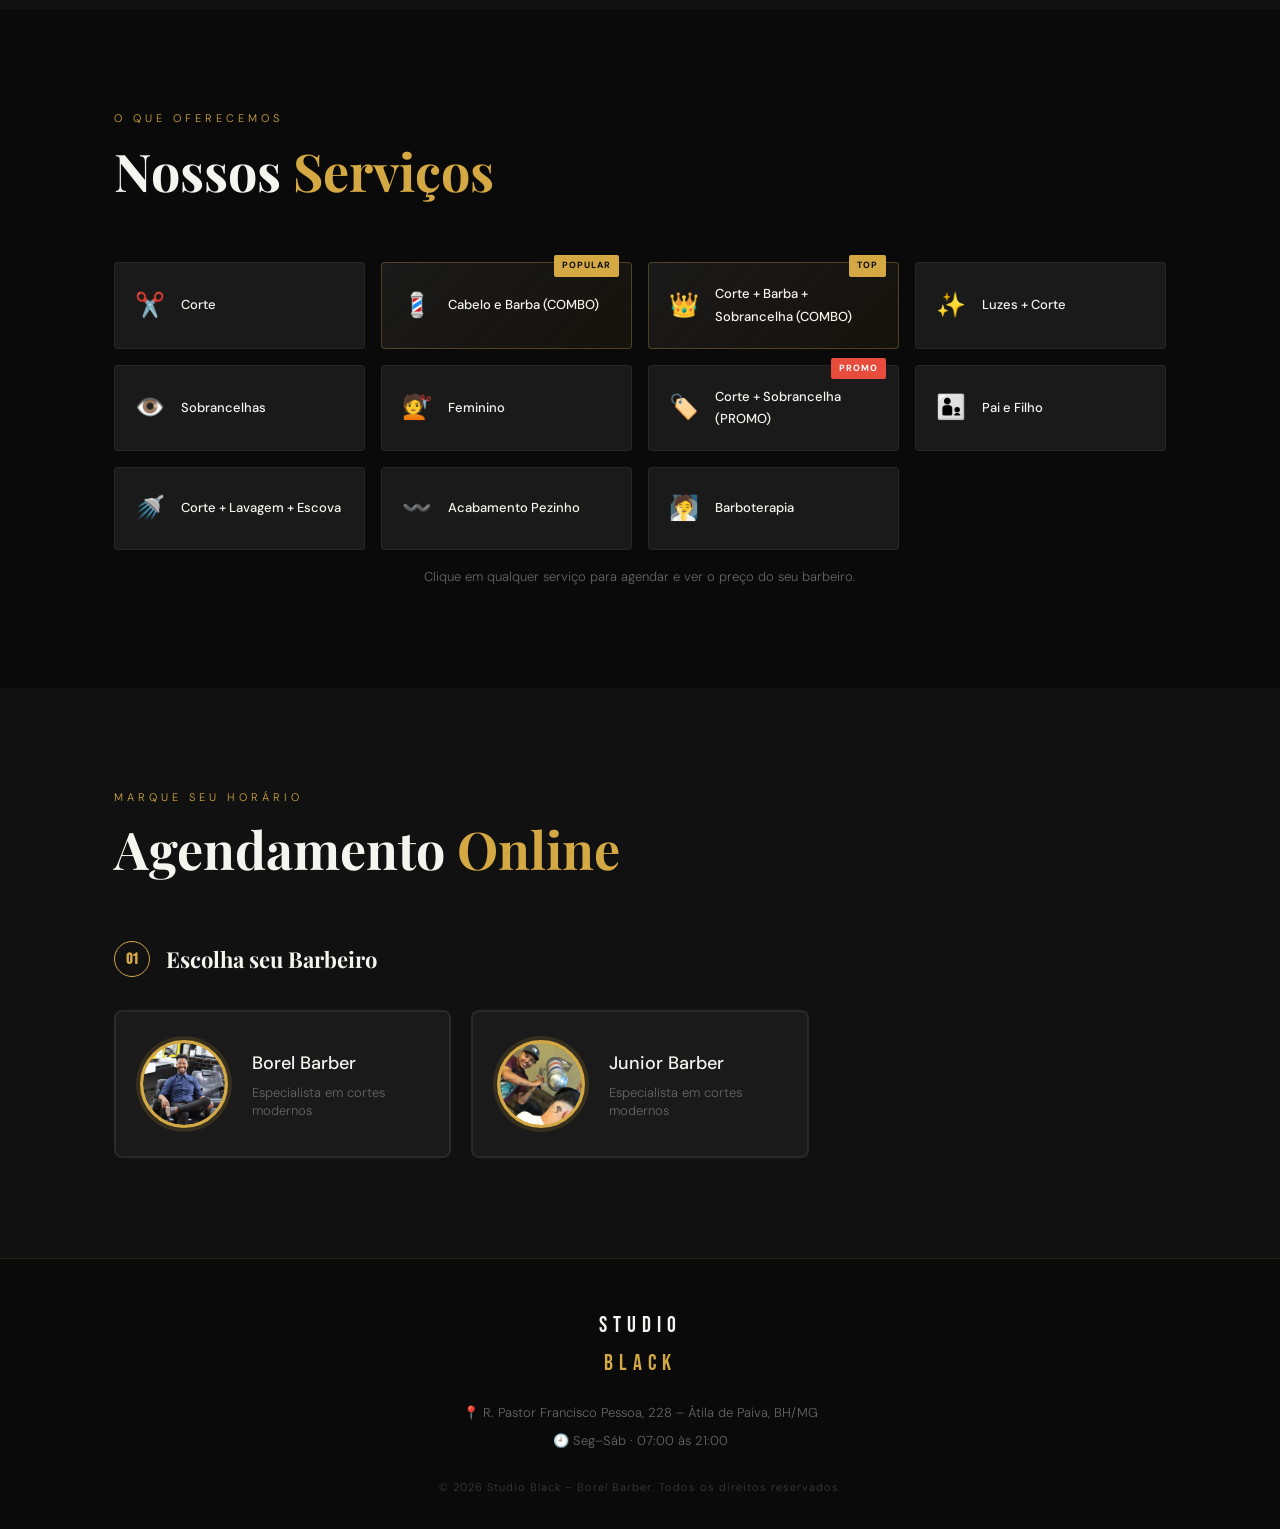
==== commit 9ab007e7: "Adicionando novas tarefas a" ====
--- a/index.html
+++ b/index.html
@@ -110,87 +110,81 @@
       <div class="section-label">O que oferecemos</div>
       <h2 class="section-title">Nossos <span class="gold">Serviços</span></h2>
       <div class="servicos-grid">
-        <div class="servico-card">
+        <div class="servico-card" onclick="clicarVitrineServico('Corte')" style="cursor:pointer">
           <div class="servico-icon">✂️</div>
           <div class="servico-info">
             <span class="servico-nome">Corte</span>
-            <span class="servico-preco">R$ 40</span>
-          </div>
-        </div>
-        <div class="servico-card highlight">
+          </div>
+        </div>
+        <div class="servico-card highlight" onclick="clicarVitrineServico('Cabelo e Barba (COMBO)')"
+          style="cursor:pointer">
           <div class="servico-icon">💈</div>
           <div class="servico-info">
             <span class="servico-nome">Cabelo e Barba (COMBO)</span>
-            <span class="servico-preco">R$ 80</span>
           </div>
           <span class="badge">Popular</span>
         </div>
-        <div class="servico-card highlight">
+        <div class="servico-card highlight" onclick="clicarVitrineServico('Corte + Barba + Sobrancelha (COMBO)')"
+          style="cursor:pointer">
           <div class="servico-icon">👑</div>
           <div class="servico-info">
             <span class="servico-nome">Corte + Barba + Sobrancelha (COMBO)</span>
-            <span class="servico-preco">R$ 95</span>
           </div>
           <span class="badge">Top</span>
         </div>
-        <div class="servico-card">
+        <div class="servico-card" onclick="clicarVitrineServico('Luzes + Corte')" style="cursor:pointer">
           <div class="servico-icon">✨</div>
           <div class="servico-info">
             <span class="servico-nome">Luzes + Corte</span>
-            <span class="servico-preco">R$ 150</span>
-          </div>
-        </div>
-        <div class="servico-card">
+          </div>
+        </div>
+        <div class="servico-card" onclick="clicarVitrineServico('Sobrancelhas')" style="cursor:pointer">
           <div class="servico-icon">👁️</div>
           <div class="servico-info">
             <span class="servico-nome">Sobrancelhas</span>
-            <span class="servico-preco">R$ 15</span>
-          </div>
-        </div>
-        <div class="servico-card">
+          </div>
+        </div>
+        <div class="servico-card" onclick="clicarVitrineServico('Feminino')" style="cursor:pointer">
           <div class="servico-icon">💇</div>
           <div class="servico-info">
             <span class="servico-nome">Feminino</span>
-            <span class="servico-preco">R$ 65</span>
-          </div>
-        </div>
-        <div class="servico-card">
+          </div>
+        </div>
+        <div class="servico-card" onclick="clicarVitrineServico('Corte + Sobrancelha (PROMO)')" style="cursor:pointer">
           <div class="servico-icon">🏷️</div>
           <div class="servico-info">
             <span class="servico-nome">Corte + Sobrancelha (PROMO)</span>
-            <span class="servico-preco">R$ 50</span>
           </div>
           <span class="badge promo">Promo</span>
         </div>
-        <div class="servico-card">
+        <div class="servico-card" onclick="clicarVitrineServico('Pai e Filho')" style="cursor:pointer">
           <div class="servico-icon">👨‍👦</div>
           <div class="servico-info">
             <span class="servico-nome">Pai e Filho</span>
-            <span class="servico-preco">R$ 80</span>
-          </div>
-        </div>
-        <div class="servico-card">
+          </div>
+        </div>
+        <div class="servico-card" onclick="clicarVitrineServico('Corte + Lavagem + Escova')" style="cursor:pointer">
           <div class="servico-icon">🚿</div>
           <div class="servico-info">
             <span class="servico-nome">Corte + Lavagem + Escova</span>
-            <span class="servico-preco">R$ 50</span>
-          </div>
-        </div>
-        <div class="servico-card">
+          </div>
+        </div>
+        <div class="servico-card" onclick="clicarVitrineServico('Acabamento Pezinho')" style="cursor:pointer">
           <div class="servico-icon">〰️</div>
           <div class="servico-info">
             <span class="servico-nome">Acabamento Pezinho</span>
-            <span class="servico-preco">R$ 15</span>
-          </div>
-        </div>
-        <div class="servico-card">
+          </div>
+        </div>
+        <div class="servico-card" onclick="clicarVitrineServico('Barboterapia')" style="cursor:pointer">
           <div class="servico-icon">🧖</div>
           <div class="servico-info">
             <span class="servico-nome">Barboterapia</span>
-            <span class="servico-preco">R$ 40</span>
-          </div>
-        </div>
-      </div>
+          </div>
+        </div>
+      </div>
+      <p style="text-align:center;color:#666;font-size:13px;margin-top:16px;">
+        Clique em qualquer serviço para agendar e ver o preço do seu barbeiro.
+      </p>
     </div>
   </section>
 
